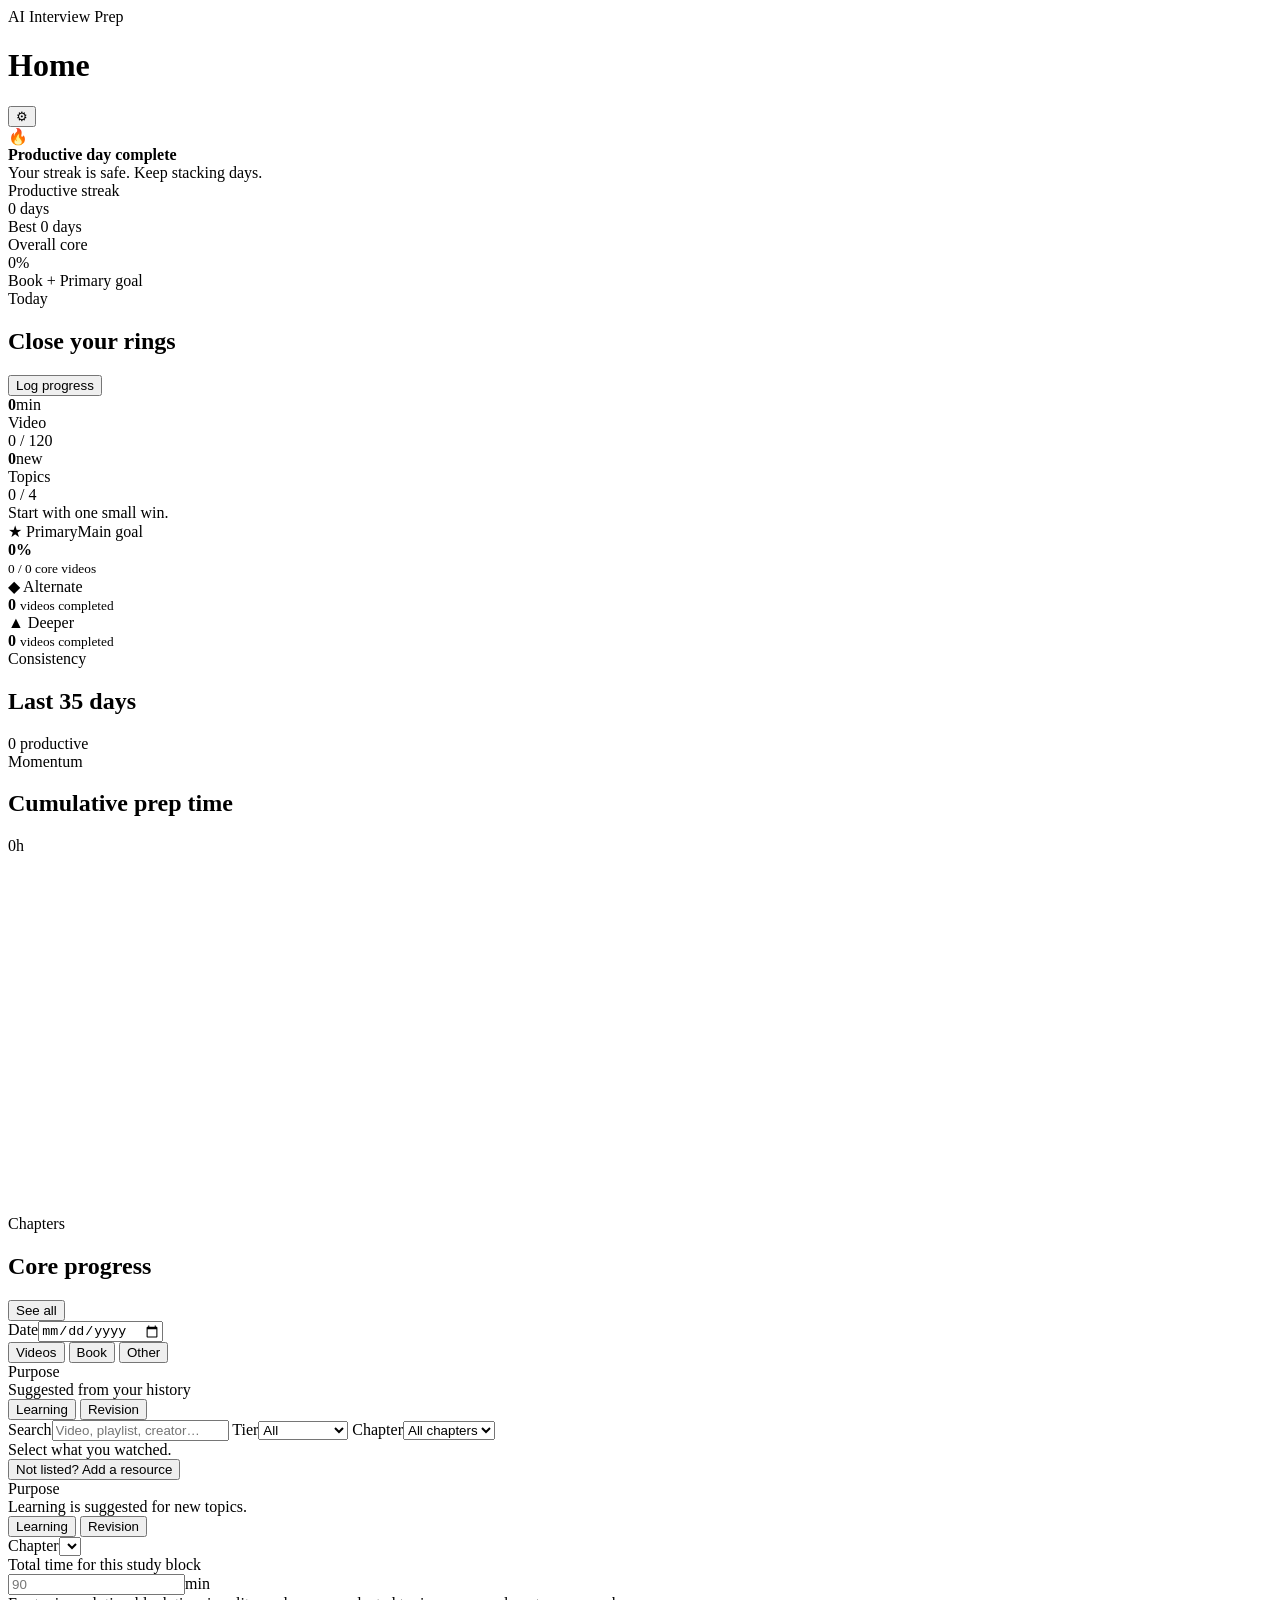
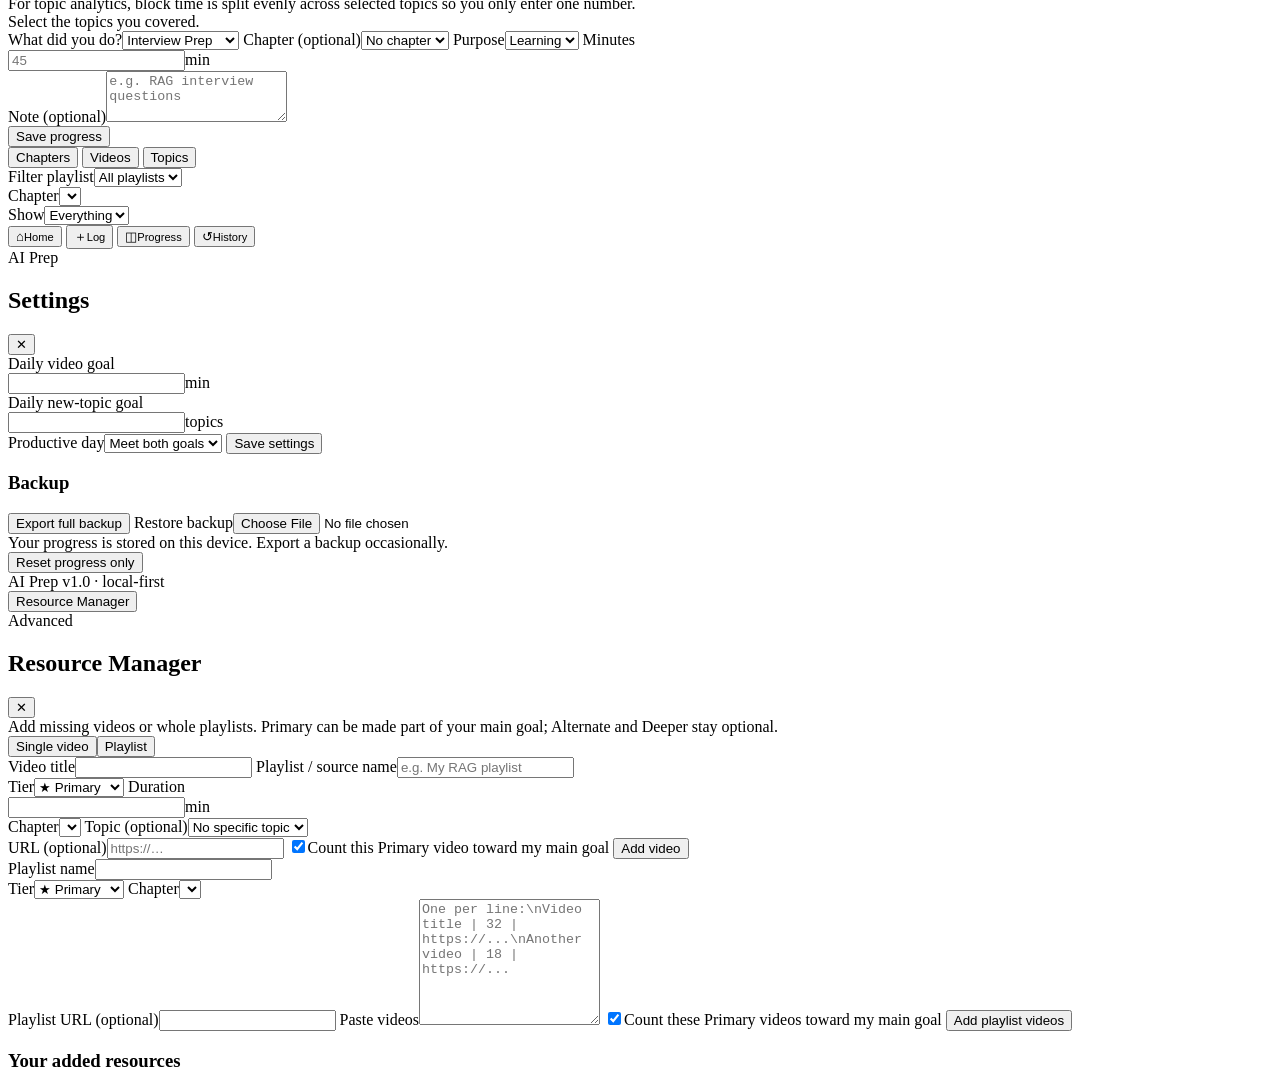
==== index.html @ 31592519 "Publish AI Prep app entry point" ====
<!doctype html>
<html lang="en">
<head>
  <meta charset="utf-8" />
  <meta name="viewport" content="width=device-width, initial-scale=1, viewport-fit=cover" />
  <meta name="theme-color" content="#0b1220" />
  <meta name="apple-mobile-web-app-capable" content="yes" />
  <meta name="apple-mobile-web-app-status-bar-style" content="black-translucent" />
  <meta name="apple-mobile-web-app-title" content="AI Prep" />
  <meta name="format-detection" content="telephone=no" />
  <title>AI Prep</title>
  <link rel="manifest" href="manifest.webmanifest" />
  <link rel="apple-touch-icon" href="icons/apple-touch-icon.png" />
  <link rel="icon" href="icons/icon-192.png" />
  <link rel="stylesheet" href="styles.css" />
</head>
<body>
  <div id="app" class="app-shell">
    <header class="topbar">
      <div>
        <div class="eyebrow" id="dateLabel">AI Interview Prep</div>
        <h1 id="viewTitle">Home</h1>
      </div>
      <button class="icon-btn" id="settingsBtn" aria-label="Settings">⚙︎</button>
    </header>

    <main class="main-content">
      <!-- HOME -->
      <section class="view active" id="view-home" data-view="home">
        <div id="goalCelebration" class="celebration hidden" aria-live="polite">
          <div class="celebration-icon">🔥</div>
          <div><strong>Productive day complete</strong><div>Your streak is safe. Keep stacking days.</div></div>
        </div>

        <div class="hero-grid">
          <article class="metric-card streak-card">
            <span class="metric-label">Productive streak</span>
            <div class="metric-value"><span id="streakCurrent">0</span><span class="metric-unit"> days</span></div>
            <div class="metric-sub">Best <span id="streakBest">0</span> days</div>
          </article>
          <article class="metric-card">
            <span class="metric-label">Overall core</span>
            <div class="metric-value" id="overallCore">0%</div>
            <div class="metric-sub">Book + Primary goal</div>
          </article>
        </div>

        <section class="goal-card">
          <div class="section-heading-row">
            <div>
              <div class="section-kicker">Today</div>
              <h2>Close your rings</h2>
            </div>
            <button class="text-btn" id="goLogBtn">Log progress</button>
          </div>
          <div class="rings-row">
            <div class="ring-wrap">
              <div class="ring" id="videoRing"><div class="ring-inner"><strong id="todayVideoMin">0</strong><span>min</span></div></div>
              <div class="ring-label">Video</div>
              <div class="ring-sub"><span id="videoTargetText">0 / 120</span></div>
            </div>
            <div class="ring-wrap">
              <div class="ring secondary" id="topicRing"><div class="ring-inner"><strong id="todayTopics">0</strong><span>new</span></div></div>
              <div class="ring-label">Topics</div>
              <div class="ring-sub"><span id="topicTargetText">0 / 4</span></div>
            </div>
          </div>
          <div class="goal-status" id="goalStatus">Start with one small win.</div>
        </section>

        <div class="tier-grid">
          <article class="mini-card primary-card">
            <div class="mini-card-head"><span>★ Primary</span><span class="pill">Main goal</span></div>
            <strong id="primaryPct">0%</strong>
            <div class="progress-track"><div id="primaryBar" class="progress-fill"></div></div>
            <small id="primaryText">0 / 0 core videos</small>
          </article>
          <article class="mini-card">
            <div class="mini-card-head"><span>◆ Alternate</span></div>
            <strong id="alternateDone">0</strong>
            <small>videos completed</small>
          </article>
          <article class="mini-card">
            <div class="mini-card-head"><span>▲ Deeper</span></div>
            <strong id="deeperDone">0</strong>
            <small>videos completed</small>
          </article>
        </div>

        <section class="panel">
          <div class="section-heading-row">
            <div><div class="section-kicker">Consistency</div><h2>Last 35 days</h2></div>
            <div class="subtle" id="productiveDaysText">0 productive</div>
          </div>
          <div class="heatmap" id="heatmap"></div>
        </section>

        <section class="panel">
          <div class="section-heading-row">
            <div><div class="section-kicker">Momentum</div><h2>Cumulative prep time</h2></div>
            <div class="big-inline" id="totalHours">0h</div>
          </div>
          <svg id="hoursChart" class="line-chart" viewBox="0 0 640 180" role="img" aria-label="Cumulative study hours chart"></svg>
        </section>

        <section class="panel">
          <div class="section-heading-row"><div><div class="section-kicker">Chapters</div><h2>Core progress</h2></div><button class="text-btn" data-nav="progress">See all</button></div>
          <div id="homeChapterProgress" class="chapter-list compact"></div>
        </section>
      </section>

      <!-- LOG -->
      <section class="view" id="view-log" data-view="log">
        <section class="panel log-panel">
          <div class="log-top-row">
            <label class="field compact-field"><span>Date</span><input type="date" id="logDate" /></label>
            <div class="segmented" id="logTypeTabs">
              <button class="active" data-logtype="video">Videos</button>
              <button data-logtype="book">Book</button>
              <button data-logtype="manual">Other</button>
            </div>
          </div>

          <div id="log-video" class="log-mode active">
            <div class="purpose-row">
              <div><span class="field-label">Purpose</span><div class="helper" id="videoPurposeHint">Suggested from your history</div></div>
              <div class="segmented small" id="videoPurposeTabs">
                <button class="active" data-purpose="learning">Learning</button>
                <button data-purpose="revision">Revision</button>
              </div>
            </div>

            <div class="filter-grid">
              <label class="field"><span>Search</span><input type="search" id="videoSearch" placeholder="Video, playlist, creator…" /></label>
              <label class="field"><span>Tier</span><select id="videoTierFilter"><option value="all">All</option><option value="primary">★ Primary</option><option value="alternate">◆ Alternate</option><option value="deeper">▲ Deeper</option></select></label>
              <label class="field"><span>Chapter</span><select id="videoChapterFilter"><option value="all">All chapters</option></select></label>
            </div>

            <div class="selection-summary" id="videoSelectionSummary">Select what you watched.</div>
            <div id="videoList" class="select-list"></div>
            <button class="ghost-btn not-listed" id="notListedBtn">Not listed? Add a resource</button>
          </div>

          <div id="log-book" class="log-mode">
            <div class="purpose-row">
              <div><span class="field-label">Purpose</span><div class="helper" id="bookPurposeHint">Learning is suggested for new topics.</div></div>
              <div class="segmented small" id="bookPurposeTabs">
                <button class="active" data-purpose="learning">Learning</button>
                <button data-purpose="revision">Revision</button>
              </div>
            </div>
            <label class="field"><span>Chapter</span><select id="bookChapterSelect"></select></label>
            <div id="bookTopicList" class="select-list topic-list"></div>
            <label class="field"><span>Total time for this study block</span><div class="input-with-unit"><input type="number" min="0" inputmode="numeric" id="bookMinutes" placeholder="90" /><span>min</span></div></label>
            <div class="helper">For topic analytics, block time is split evenly across selected topics so you only enter one number.</div>
            <div class="selection-summary" id="bookSelectionSummary">Select the topics you covered.</div>
          </div>

          <div id="log-manual" class="log-mode">
            <label class="field"><span>What did you do?</span><select id="manualKind"><option>Interview Prep</option><option>Practice</option><option>Project / Coding</option><option>Other Study</option></select></label>
            <label class="field"><span>Chapter (optional)</span><select id="manualChapter"><option value="">No chapter</option></select></label>
            <label class="field"><span>Purpose</span><select id="manualPurpose"><option value="learning">Learning</option><option value="revision">Revision</option></select></label>
            <label class="field"><span>Minutes</span><div class="input-with-unit"><input type="number" min="1" inputmode="numeric" id="manualMinutes" placeholder="45" /><span>min</span></div></label>
            <label class="field"><span>Note (optional)</span><textarea id="manualNote" rows="3" placeholder="e.g. RAG interview questions"></textarea></label>
          </div>

          <button class="primary-btn save-btn" id="saveLogBtn">Save progress</button>
        </section>
      </section>

      <!-- PROGRESS -->
      <section class="view" id="view-progress" data-view="progress">
        <div class="segmented progress-tabs" id="progressTabs">
          <button class="active" data-progresstab="chapters">Chapters</button>
          <button data-progresstab="videos">Videos</button>
          <button data-progresstab="topics">Topics</button>
        </div>
        <div id="progress-chapters" class="progress-mode active"><div id="chapterProgressList" class="chapter-list"></div></div>
        <div id="progress-videos" class="progress-mode">
          <div class="tier-progress-cards" id="tierProgressCards"></div>
          <label class="field"><span>Filter playlist</span><select id="progressPlaylistFilter"><option value="all">All playlists</option></select></label>
          <div id="videoProgressList" class="progress-video-list"></div>
        </div>
        <div id="progress-topics" class="progress-mode">
          <label class="field"><span>Chapter</span><select id="topicProgressChapter"></select></label>
          <div id="topicProgressList" class="topic-progress-list"></div>
        </div>
      </section>

      <!-- HISTORY -->
      <section class="view" id="view-history" data-view="history">
        <div class="history-toolbar">
          <label class="field"><span>Show</span><select id="historyFilter"><option value="all">Everything</option><option value="learning">Learning</option><option value="revision">Revision</option><option value="video">Videos</option><option value="book">Book</option></select></label>
        </div>
        <div id="historyList" class="history-list"></div>
      </section>
    </main>

    <nav class="bottom-nav" aria-label="Main navigation">
      <button class="active" data-nav="home"><span>⌂</span><small>Home</small></button>
      <button data-nav="log"><span>＋</span><small>Log</small></button>
      <button data-nav="progress"><span>◫</span><small>Progress</small></button>
      <button data-nav="history"><span>↺</span><small>History</small></button>
    </nav>
  </div>

  <!-- SETTINGS MODAL -->
  <div class="modal-backdrop hidden" id="settingsModal">
    <div class="modal-sheet">
      <div class="modal-head"><div><div class="section-kicker">AI Prep</div><h2>Settings</h2></div><button class="icon-btn" data-close="settingsModal">✕</button></div>
      <div class="settings-stack">
        <label class="field"><span>Daily video goal</span><div class="input-with-unit"><input id="settingVideoTarget" type="number" min="0" inputmode="numeric" /><span>min</span></div></label>
        <label class="field"><span>Daily new-topic goal</span><div class="input-with-unit"><input id="settingTopicTarget" type="number" min="0" inputmode="numeric" /><span>topics</span></div></label>
        <label class="field"><span>Productive day</span><select id="settingRule"><option value="and">Meet both goals</option><option value="or">Meet either goal</option></select></label>
        <button class="primary-btn" id="saveSettingsBtn">Save settings</button>
        <div class="divider"></div>
        <h3>Backup</h3>
        <button class="ghost-btn" id="exportBackupBtn">Export full backup</button>
        <label class="ghost-btn file-btn">Restore backup<input type="file" id="importBackupInput" accept="application/json" /></label>
        <div class="helper">Your progress is stored on this device. Export a backup occasionally.</div>
        <div class="divider"></div>
        <button class="danger-btn" id="resetProgressBtn">Reset progress only</button>
        <div class="version-tap" id="versionTap">AI Prep v1.0 · local-first</div>
        <button class="ghost-btn hidden" id="resourceManagerBtn">Resource Manager</button>
      </div>
    </div>
  </div>

  <!-- RESOURCE MANAGER MODAL - hidden until version is tapped 5 times -->
  <div class="modal-backdrop hidden" id="resourceModal">
    <div class="modal-sheet tall">
      <div class="modal-head"><div><div class="section-kicker">Advanced</div><h2>Resource Manager</h2></div><button class="icon-btn" data-close="resourceModal">✕</button></div>
      <div class="admin-banner">Add missing videos or whole playlists. Primary can be made part of your main goal; Alternate and Deeper stay optional.</div>
      <div class="segmented" id="resourceModeTabs"><button class="active" data-resmode="single">Single video</button><button data-resmode="playlist">Playlist</button></div>

      <div id="resource-single" class="resource-mode active">
        <label class="field"><span>Video title</span><input id="resTitle" /></label>
        <label class="field"><span>Playlist / source name</span><input id="resPlaylist" placeholder="e.g. My RAG playlist" /></label>
        <div class="two-col">
          <label class="field"><span>Tier</span><select id="resTier"><option value="primary">★ Primary</option><option value="alternate">◆ Alternate</option><option value="deeper">▲ Deeper</option></select></label>
          <label class="field"><span>Duration</span><div class="input-with-unit"><input id="resDuration" type="number" min="0" step="0.1" inputmode="decimal" /><span>min</span></div></label>
        </div>
        <div class="two-col">
          <label class="field"><span>Chapter</span><select id="resChapter"></select></label>
          <label class="field"><span>Topic (optional)</span><select id="resTopic"><option value="">No specific topic</option></select></label>
        </div>
        <label class="field"><span>URL (optional)</span><input id="resUrl" type="url" placeholder="https://…" /></label>
        <label class="check-row" id="goalToggleRow"><input type="checkbox" id="resCountsGoal" checked /><span>Count this Primary video toward my main goal</span></label>
        <button class="primary-btn" id="addSingleResourceBtn">Add video</button>
      </div>

      <div id="resource-playlist" class="resource-mode">
        <label class="field"><span>Playlist name</span><input id="playlistName" /></label>
        <div class="two-col">
          <label class="field"><span>Tier</span><select id="playlistTier"><option value="primary">★ Primary</option><option value="alternate">◆ Alternate</option><option value="deeper">▲ Deeper</option></select></label>
          <label class="field"><span>Chapter</span><select id="playlistChapter"></select></label>
        </div>
        <label class="field"><span>Playlist URL (optional)</span><input id="playlistUrl" type="url" /></label>
        <label class="field"><span>Paste videos</span><textarea id="playlistBulk" rows="8" placeholder="One per line:\nVideo title | 32 | https://...\nAnother video | 18 | https://..."></textarea></label>
        <label class="check-row" id="playlistGoalToggleRow"><input type="checkbox" id="playlistCountsGoal" checked /><span>Count these Primary videos toward my main goal</span></label>
        <button class="primary-btn" id="addPlaylistBtn">Add playlist videos</button>
      </div>

      <div class="divider"></div>
      <h3>Your added resources</h3>
      <div id="customResourceList" class="custom-resource-list"></div>
    </div>
  </div>

  <div class="toast hidden" id="toast" role="status" aria-live="polite"></div>

  <script src="seed-data.js"></script>
  <script src="app.js"></script>
</body>
</html>
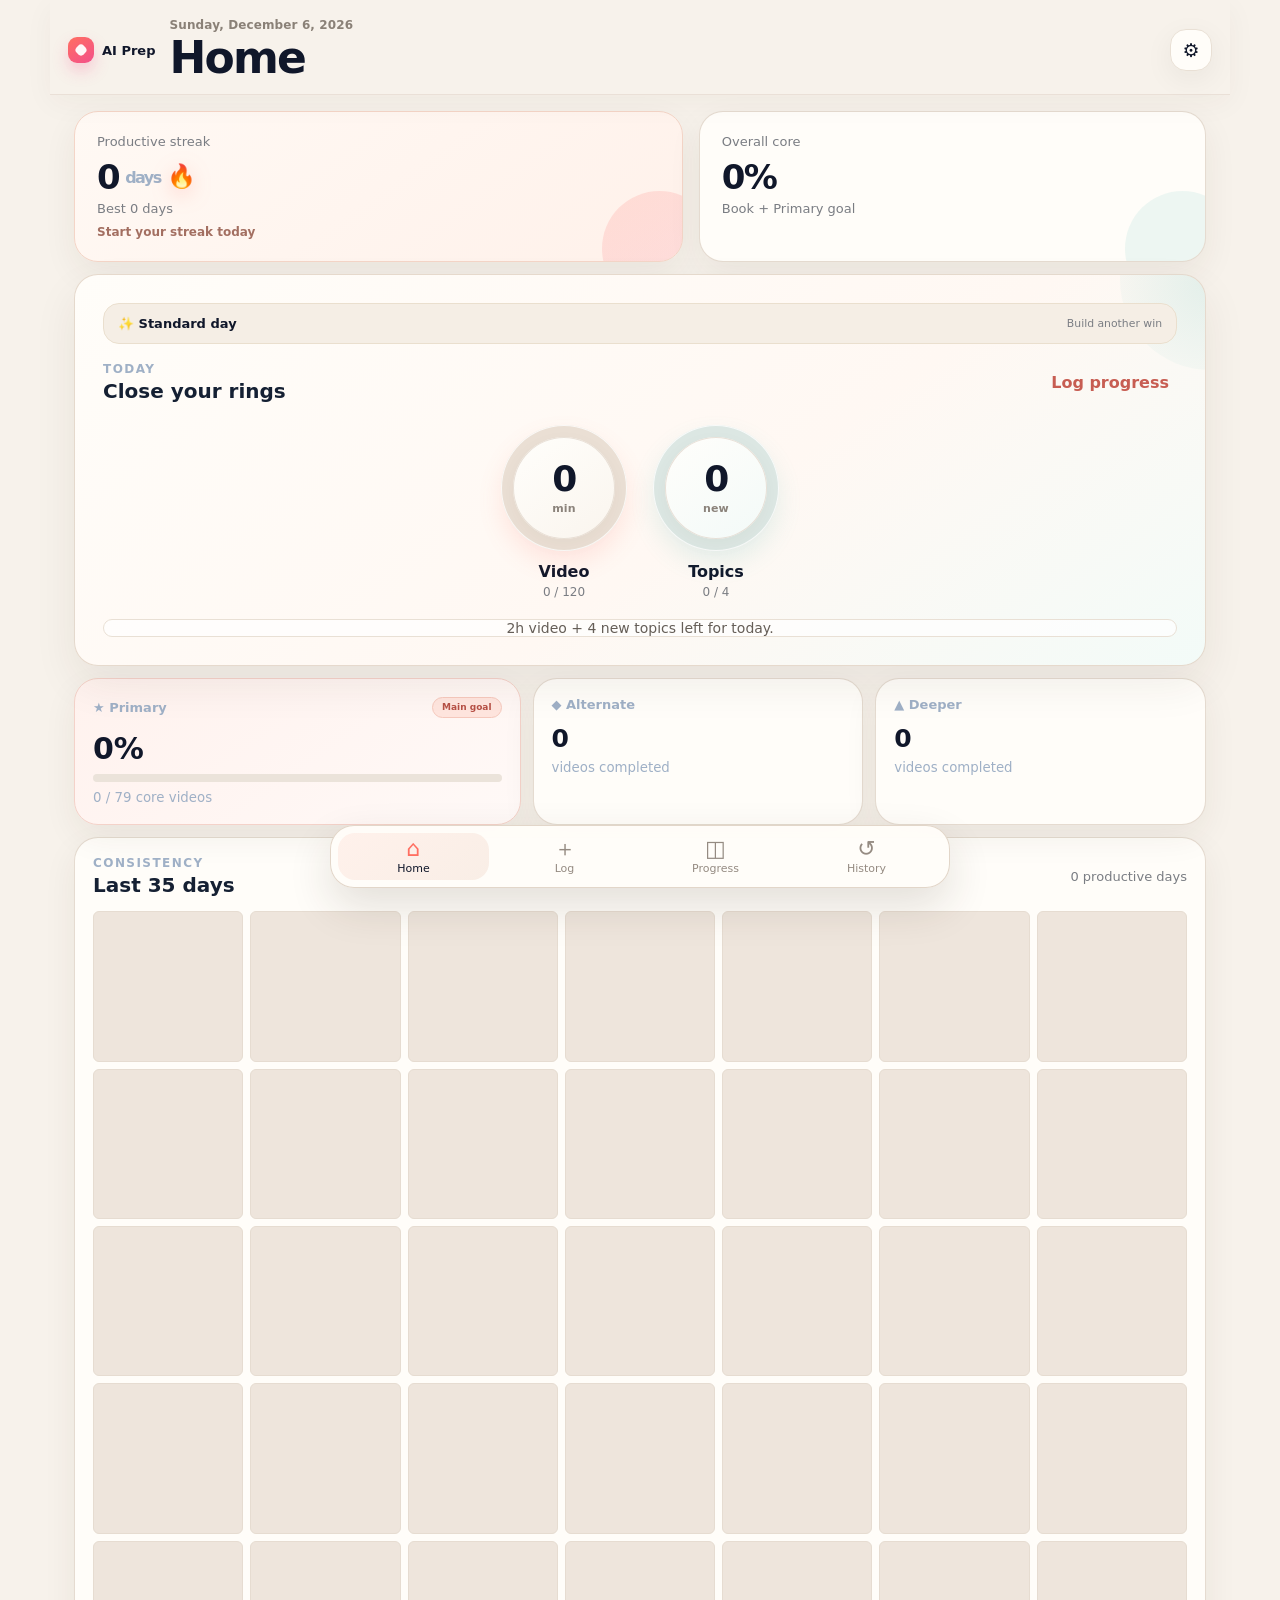
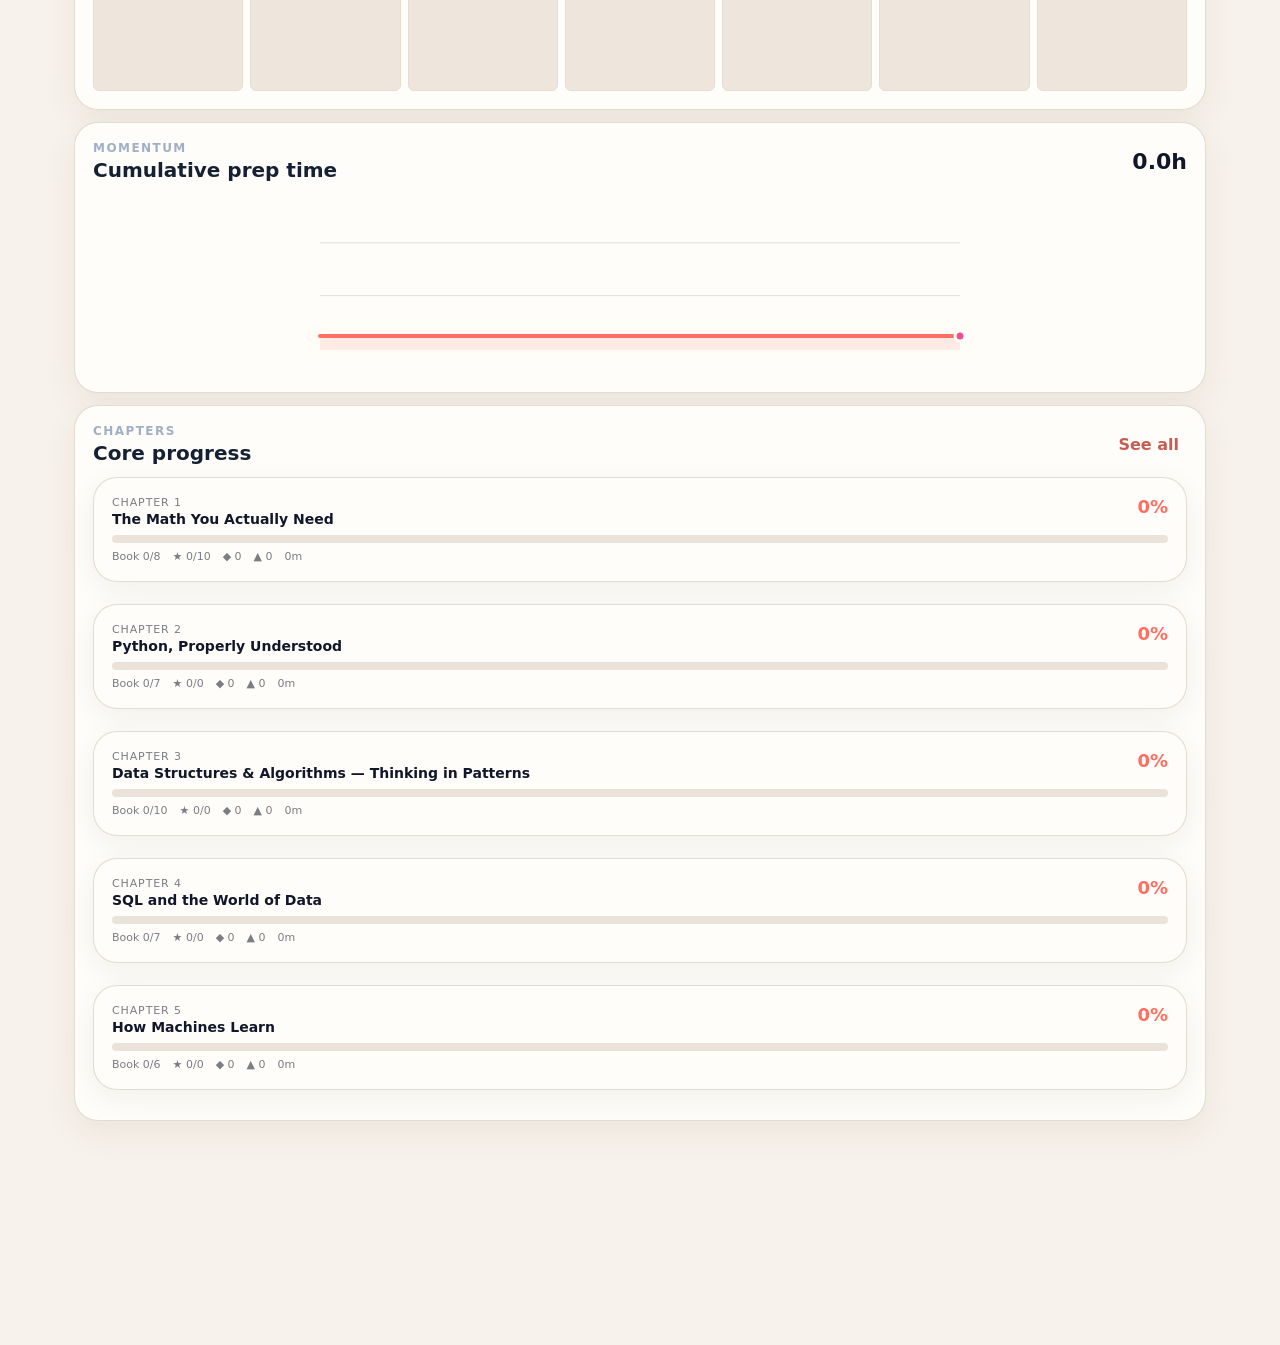
==== commit fe911a28: "Force-load timer update and clear stale PWA cache" ====
--- a/index.html
+++ b/index.html
@@ -3,9 +3,9 @@
 <head>
   <meta charset="utf-8" />
   <meta name="viewport" content="width=device-width, initial-scale=1, viewport-fit=cover" />
-  <meta name="theme-color" content="#0b1220" />
+  <meta name="theme-color" content="#f7f2eb" />
   <meta name="apple-mobile-web-app-capable" content="yes" />
-  <meta name="apple-mobile-web-app-status-bar-style" content="black-translucent" />
+  <meta name="apple-mobile-web-app-status-bar-style" content="default" />
   <meta name="apple-mobile-web-app-title" content="AI Prep" />
   <meta name="format-detection" content="telephone=no" />
   <title>AI Prep</title>
@@ -269,7 +269,20 @@
 
   <div class="toast hidden" id="toast" role="status" aria-live="polite"></div>
 
-  <script src="seed-data.js"></script>
-  <script src="app.js"></script>
+  <script>
+    // One-time cleanup for any stale PWA worker/cache from the earlier deployment.
+    (function(){
+      try{
+        var marker='timer-v1-cache-reset';
+        if(localStorage.getItem('ai-prep-cache-reset')!==marker){
+          if('serviceWorker' in navigator){navigator.serviceWorker.getRegistrations().then(function(rs){rs.forEach(function(r){r.unregister();});}).catch(function(){});}
+          if('caches' in window){caches.keys().then(function(keys){return Promise.all(keys.filter(function(k){return /ai[-_ ]?prep/i.test(k);}).map(function(k){return caches.delete(k);}));}).catch(function(){});}
+          localStorage.setItem('ai-prep-cache-reset',marker);
+        }
+      }catch(e){}
+    })();
+  </script>
+  <script src="seed-data.js?v=20260820c"></script>
+  <script src="app.js?v=20260820c-timer"></script>
 </body>
-</html>
+</html>
--- a/styles.css
+++ b/styles.css
@@ -0,0 +1,17 @@
+:root{
+  --bg:#08111f;--bg2:#0d1727;--card:#111d2e;--card2:#152338;--text:#f7fafc;--muted:#9fb0c6;
+  --line:#26364c;--accent:#57d69d;--accent2:#62a8ff;--gold:#f4c96b;--purple:#b99cff;--danger:#ff7d7d;
+  --shadow:0 18px 60px rgba(0,0,0,.24);--radius:22px;--safe-bottom:max(18px,env(safe-area-inset-bottom));
+}
+*{box-sizing:border-box}html{background:var(--bg);color-scheme:dark}body{margin:0;background:linear-gradient(180deg,#07101d 0%,#0a1423 50%,#08111f 100%);font-family:-apple-system,BlinkMacSystemFont,"SF Pro Display","SF Pro Text",Inter,system-ui,sans-serif;color:var(--text);min-height:100vh;-webkit-font-smoothing:antialiased}
+button,input,select,textarea{font:inherit}button{color:inherit}.hidden{display:none!important}.app-shell{max-width:820px;margin:0 auto;min-height:100vh;padding-bottom:calc(86px + var(--safe-bottom))}.topbar{position:sticky;top:0;z-index:20;display:flex;justify-content:space-between;align-items:center;padding:calc(14px + env(safe-area-inset-top)) 18px 12px;background:rgba(8,17,31,.88);backdrop-filter:blur(18px);border-bottom:1px solid rgba(255,255,255,.05)}.topbar h1{margin:2px 0 0;font-size:28px;line-height:1.1}.eyebrow,.section-kicker{font-size:12px;text-transform:uppercase;letter-spacing:.12em;color:var(--muted);font-weight:700}.main-content{padding:16px}.view{display:none}.view.active{display:block;animation:fade .16s ease}@keyframes fade{from{opacity:.4;transform:translateY(2px)}to{opacity:1;transform:none}}
+.icon-btn{border:1px solid var(--line);background:var(--card);width:42px;height:42px;border-radius:14px;display:grid;place-items:center;font-size:19px}.hero-grid{display:grid;grid-template-columns:1fr 1fr;gap:12px}.metric-card,.mini-card,.panel,.goal-card{background:linear-gradient(180deg,var(--card) 0%,#0f1a2a 100%);border:1px solid var(--line);border-radius:var(--radius);box-shadow:var(--shadow)}.metric-card{padding:18px}.metric-label{display:block;color:var(--muted);font-size:13px}.metric-value{font-size:34px;font-weight:780;letter-spacing:-.04em;margin-top:8px}.metric-unit{font-size:16px;color:var(--muted);font-weight:600}.metric-sub{color:var(--muted);font-size:13px;margin-top:4px}.streak-card{background:radial-gradient(circle at 100% 0%,rgba(244,201,107,.18),transparent 42%),linear-gradient(180deg,var(--card),#101a2a)}
+.goal-card{padding:18px;margin-top:12px}.section-heading-row{display:flex;align-items:center;justify-content:space-between;gap:10px}.section-heading-row h2{margin:3px 0 0;font-size:20px}.text-btn{border:0;background:none;color:var(--accent);padding:8px;font-weight:700}.rings-row{display:flex;justify-content:center;gap:34px;padding:18px 0 10px}.ring-wrap{text-align:center}.ring{--p:0deg;width:132px;height:132px;border-radius:50%;background:conic-gradient(var(--accent) var(--p),#203049 0);display:grid;place-items:center;position:relative}.ring.secondary{background:conic-gradient(var(--accent2) var(--p),#203049 0)}.ring:after{content:"";position:absolute;inset:11px;border-radius:50%;background:#0e1a2a}.ring-inner{z-index:1;display:flex;flex-direction:column;align-items:center}.ring-inner strong{font-size:30px}.ring-inner span{color:var(--muted);font-size:12px}.ring-label{font-weight:750;margin-top:10px}.ring-sub{color:var(--muted);font-size:12px;margin-top:3px}.goal-status{text-align:center;color:var(--muted);font-size:14px;margin-top:8px}.celebration{display:flex;gap:12px;align-items:center;padding:14px 16px;border:1px solid rgba(87,214,157,.45);background:rgba(87,214,157,.12);border-radius:18px;margin-bottom:12px;color:#d9ffec}.celebration-icon{font-size:28px}.celebration div div{font-size:13px;color:#bfe8d2;margin-top:2px}
+.tier-grid{display:grid;grid-template-columns:1.45fr 1fr 1fr;gap:10px;margin-top:12px}.mini-card{padding:14px;min-height:112px}.mini-card-head{display:flex;justify-content:space-between;gap:8px;font-size:13px;color:var(--muted);font-weight:700}.mini-card strong{display:block;font-size:25px;margin:12px 0 4px}.mini-card small{color:var(--muted)}.pill{font-size:10px;border:1px solid rgba(87,214,157,.35);color:var(--accent);border-radius:999px;padding:3px 7px}.primary-card{border-color:rgba(87,214,157,.3)}.progress-track{height:8px;border-radius:99px;background:#203049;overflow:hidden;margin:8px 0 5px}.progress-fill{height:100%;width:0;background:var(--accent);border-radius:99px}.panel{padding:18px;margin-top:12px}.subtle{color:var(--muted);font-size:13px}.big-inline{font-size:22px;font-weight:800}.heatmap{display:grid;grid-template-columns:repeat(7,1fr);gap:7px;margin-top:14px}.heat-cell{aspect-ratio:1;border-radius:7px;background:#1b2a3e;border:1px solid rgba(255,255,255,.03)}.heat-cell.active1{background:rgba(87,214,157,.30)}.heat-cell.active2{background:rgba(87,214,157,.48)}.heat-cell.active3{background:rgba(87,214,157,.68)}.heat-cell.active4{background:rgba(87,214,157,.95)}.line-chart{width:100%;height:180px;margin-top:8px;overflow:visible}.line-chart .gridline{stroke:#22334a;stroke-width:1}.line-chart .area{fill:rgba(87,214,157,.10)}.line-chart .line{fill:none;stroke:var(--accent);stroke-width:4;stroke-linecap:round;stroke-linejoin:round}.line-chart .dot{fill:var(--accent)}
+.chapter-list{display:flex;flex-direction:column;gap:10px;margin-top:12px}.chapter-row{padding:14px;border:1px solid var(--line);background:var(--card2);border-radius:16px}.chapter-row-top{display:flex;justify-content:space-between;gap:10px;align-items:flex-start}.chapter-num{font-size:11px;color:var(--muted);text-transform:uppercase;letter-spacing:.08em}.chapter-title{font-size:14px;font-weight:700;margin-top:2px}.chapter-pct{font-size:18px;font-weight:800}.chapter-meta{display:flex;gap:12px;flex-wrap:wrap;color:var(--muted);font-size:11px;margin-top:7px}.chapter-list.compact .chapter-row:nth-child(n+6){display:none}
+.bottom-nav{position:fixed;bottom:0;left:50%;transform:translateX(-50%);z-index:30;width:min(820px,100%);display:grid;grid-template-columns:repeat(4,1fr);padding:8px 10px var(--safe-bottom);background:rgba(8,17,31,.94);backdrop-filter:blur(22px);border-top:1px solid rgba(255,255,255,.08)}.bottom-nav button{border:0;background:none;color:var(--muted);padding:5px 4px;display:flex;flex-direction:column;align-items:center;gap:2px}.bottom-nav button span{font-size:22px;line-height:1}.bottom-nav button small{font-size:11px}.bottom-nav button.active{color:var(--accent)}
+.log-panel{margin-top:0}.log-top-row{display:flex;gap:12px;align-items:end}.compact-field{max-width:180px}.segmented{display:flex;gap:3px;padding:4px;background:#0a1422;border:1px solid var(--line);border-radius:14px}.segmented button{flex:1;border:0;background:none;border-radius:10px;color:var(--muted);padding:9px 12px;font-size:13px;font-weight:700}.segmented button.active{background:#1d2c42;color:var(--text)}.segmented.small button{padding:7px 9px}.log-mode,.progress-mode,.resource-mode{display:none}.log-mode.active,.progress-mode.active,.resource-mode.active{display:block}.purpose-row{display:flex;justify-content:space-between;gap:12px;align-items:center;margin:18px 0 12px}.field-label,.field>span{display:block;font-size:12px;color:var(--muted);font-weight:700;margin-bottom:6px}.helper{font-size:12px;color:var(--muted);line-height:1.4}.field{display:block;margin-top:12px}.field input,.field select,.field textarea{width:100%;border:1px solid var(--line);background:#0a1422;color:var(--text);border-radius:13px;padding:12px;outline:none}.field input:focus,.field select:focus,.field textarea:focus{border-color:var(--accent)}.filter-grid{display:grid;grid-template-columns:2fr 1fr 1fr;gap:10px}.input-with-unit{display:flex;align-items:center;border:1px solid var(--line);background:#0a1422;border-radius:13px;padding-right:12px}.input-with-unit input{border:0;background:transparent}.input-with-unit span{color:var(--muted);font-size:12px}.selection-summary{margin:14px 0 10px;padding:10px 12px;background:rgba(98,168,255,.08);border:1px solid rgba(98,168,255,.18);border-radius:13px;color:#c7ddff;font-size:13px}.select-list{display:flex;flex-direction:column;gap:8px;max-height:52vh;overflow:auto;padding-right:2px}.select-item{display:grid;grid-template-columns:auto 1fr auto;align-items:center;gap:10px;padding:12px;border-radius:14px;background:var(--card2);border:1px solid var(--line)}.select-item input[type=checkbox]{width:20px;height:20px;accent-color:var(--accent)}.select-title{font-size:13px;font-weight:700;line-height:1.3}.select-meta{font-size:11px;color:var(--muted);margin-top:4px}.select-duration{font-size:12px;color:var(--muted);white-space:nowrap}.tier-badge{display:inline-block;font-size:10px;border-radius:999px;padding:2px 6px;margin-right:5px}.tier-primary{color:#bff4db;background:rgba(87,214,157,.12)}.tier-alternate{color:#c7dcff;background:rgba(98,168,255,.12)}.tier-deeper{color:#e0d4ff;background:rgba(185,156,255,.14)}.manual-time{width:66px!important;padding:7px!important;font-size:12px!important}.ghost-btn,.danger-btn,.primary-btn{width:100%;border-radius:14px;padding:12px 14px;font-weight:750}.ghost-btn{border:1px solid var(--line);background:var(--card2);color:var(--text)}.primary-btn{border:0;background:var(--accent);color:#07130e}.danger-btn{border:1px solid rgba(255,125,125,.35);background:rgba(255,125,125,.10);color:#ffb4b4}.save-btn{margin-top:16px}.not-listed{margin-top:12px;color:var(--muted)}
+.progress-tabs{margin-bottom:12px}.tier-progress-cards{display:grid;grid-template-columns:repeat(3,1fr);gap:10px}.tier-stat{padding:14px;border-radius:16px;background:var(--card);border:1px solid var(--line)}.tier-stat strong{font-size:23px;display:block;margin-top:8px}.progress-video-list,.topic-progress-list{display:flex;flex-direction:column;gap:8px;margin-top:12px}.progress-video-row,.topic-progress-row{padding:12px;border:1px solid var(--line);border-radius:14px;background:var(--card)}.row-between{display:flex;justify-content:space-between;gap:10px;align-items:center}.done-mark{color:var(--accent);font-weight:800}.history-toolbar{margin-bottom:12px}.history-day{margin-bottom:18px}.history-date{position:sticky;top:82px;z-index:4;font-size:12px;color:var(--muted);font-weight:800;text-transform:uppercase;letter-spacing:.08em;padding:7px 2px;background:var(--bg)}.history-card{padding:13px 14px;border-radius:15px;background:var(--card);border:1px solid var(--line);margin-top:7px}.history-main{display:flex;justify-content:space-between;gap:12px}.history-title{font-weight:700;font-size:14px}.history-sub{font-size:11px;color:var(--muted);margin-top:4px}.history-min{font-weight:800;white-space:nowrap}.history-actions{display:flex;justify-content:flex-end;margin-top:8px}.tiny-btn{border:0;background:none;color:var(--muted);font-size:11px;padding:3px 0}
+.modal-backdrop{position:fixed;inset:0;z-index:50;background:rgba(0,0,0,.58);display:flex;align-items:flex-end;justify-content:center}.modal-sheet{width:min(820px,100%);max-height:88vh;overflow:auto;background:#0c1727;border:1px solid var(--line);border-radius:26px 26px 0 0;padding:18px 18px calc(22px + env(safe-area-inset-bottom));box-shadow:0 -20px 80px rgba(0,0,0,.4)}.modal-sheet.tall{max-height:94vh}.modal-head{display:flex;align-items:center;justify-content:space-between;gap:12px;position:sticky;top:-18px;background:#0c1727;padding:18px 0 10px;z-index:2}.modal-head h2{margin:2px 0 0}.settings-stack{display:flex;flex-direction:column;gap:4px}.divider{height:1px;background:var(--line);margin:15px 0}.version-tap{text-align:center;color:#60748e;font-size:11px;padding:14px;user-select:none}.file-btn{text-align:center;position:relative;overflow:hidden}.file-btn input{position:absolute;inset:0;opacity:0}.admin-banner{font-size:12px;color:#cbd6e4;background:rgba(185,156,255,.08);border:1px solid rgba(185,156,255,.18);padding:11px 12px;border-radius:13px;margin-bottom:12px}.two-col{display:grid;grid-template-columns:1fr 1fr;gap:10px}.check-row{display:flex;align-items:center;gap:9px;margin:13px 0;font-size:13px;color:var(--muted)}.check-row input{width:19px;height:19px;accent-color:var(--accent)}.custom-resource-list{display:flex;flex-direction:column;gap:8px;margin-top:10px}.custom-resource{padding:11px;border:1px solid var(--line);border-radius:13px;background:var(--card)}.custom-resource-actions{display:flex;gap:10px;margin-top:8px}.custom-resource-actions button{border:0;background:none;color:var(--muted);font-size:11px;padding:0}.toast{position:fixed;z-index:80;left:50%;bottom:calc(90px + var(--safe-bottom));transform:translateX(-50%);background:#eefaf4;color:#0b3b26;border-radius:999px;padding:10px 16px;font-size:13px;font-weight:750;box-shadow:var(--shadow);max-width:88%;text-align:center}
+@media(max-width:620px){.main-content{padding:12px}.hero-grid{grid-template-columns:1fr 1fr}.metric-card{padding:15px}.metric-value{font-size:30px}.rings-row{gap:18px}.ring{width:118px;height:118px}.tier-grid{grid-template-columns:1.4fr 1fr 1fr}.mini-card{padding:12px}.mini-card strong{font-size:22px}.filter-grid{grid-template-columns:1fr 1fr}.filter-grid .field:first-child{grid-column:1/-1}.log-top-row{display:block}.compact-field{max-width:none}.log-top-row .segmented{margin-top:12px}.purpose-row{align-items:flex-start;flex-direction:column}.purpose-row .segmented{width:100%}.tier-progress-cards{grid-template-columns:1fr 1fr 1fr}.two-col{grid-template-columns:1fr}.chapter-row{padding:12px}}
+@media(max-width:390px){.ring{width:108px;height:108px}.rings-row{gap:12px}.tier-grid{grid-template-columns:1fr 1fr}.tier-grid .primary-card{grid-column:1/-1}.metric-value{font-size:27px}.topbar h1{font-size:25px}.tier-progress-cards{grid-template-columns:1fr}.hero-grid{gap:8px}.metric-card{padding:13px}}
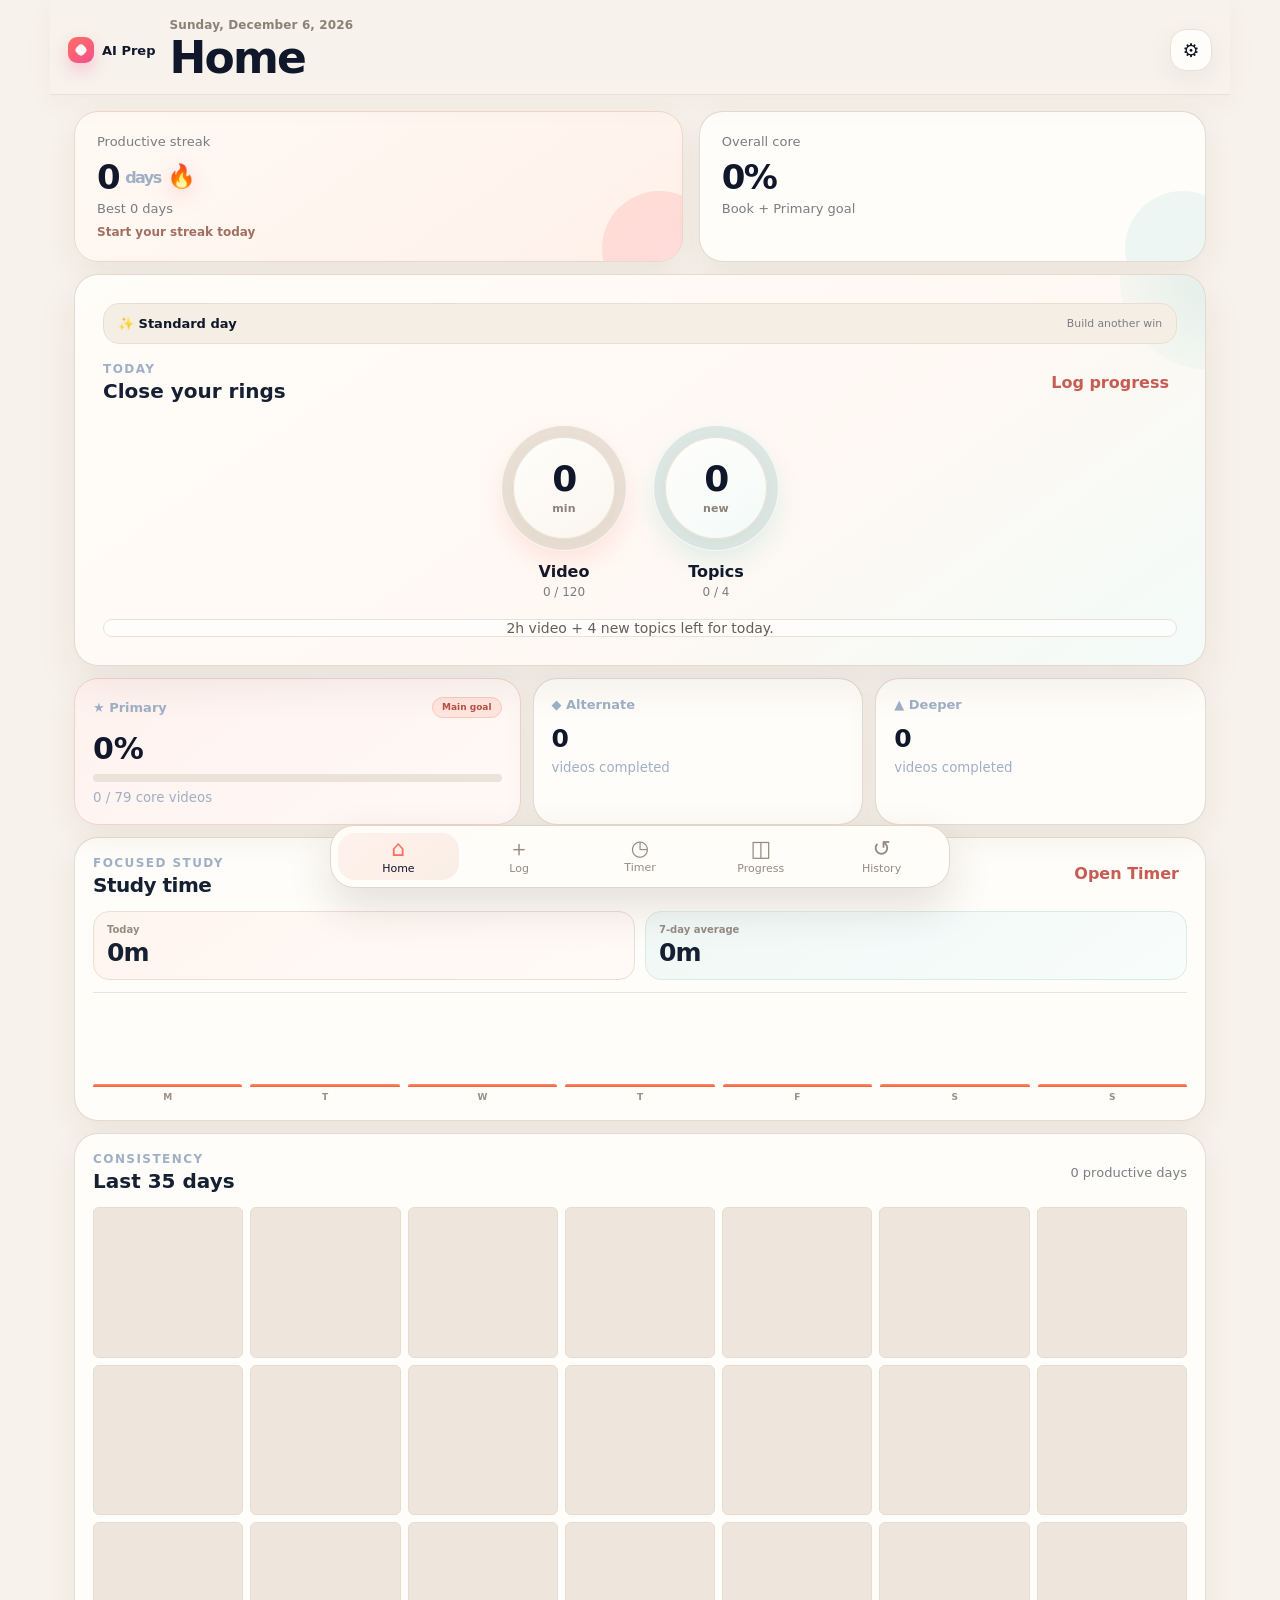
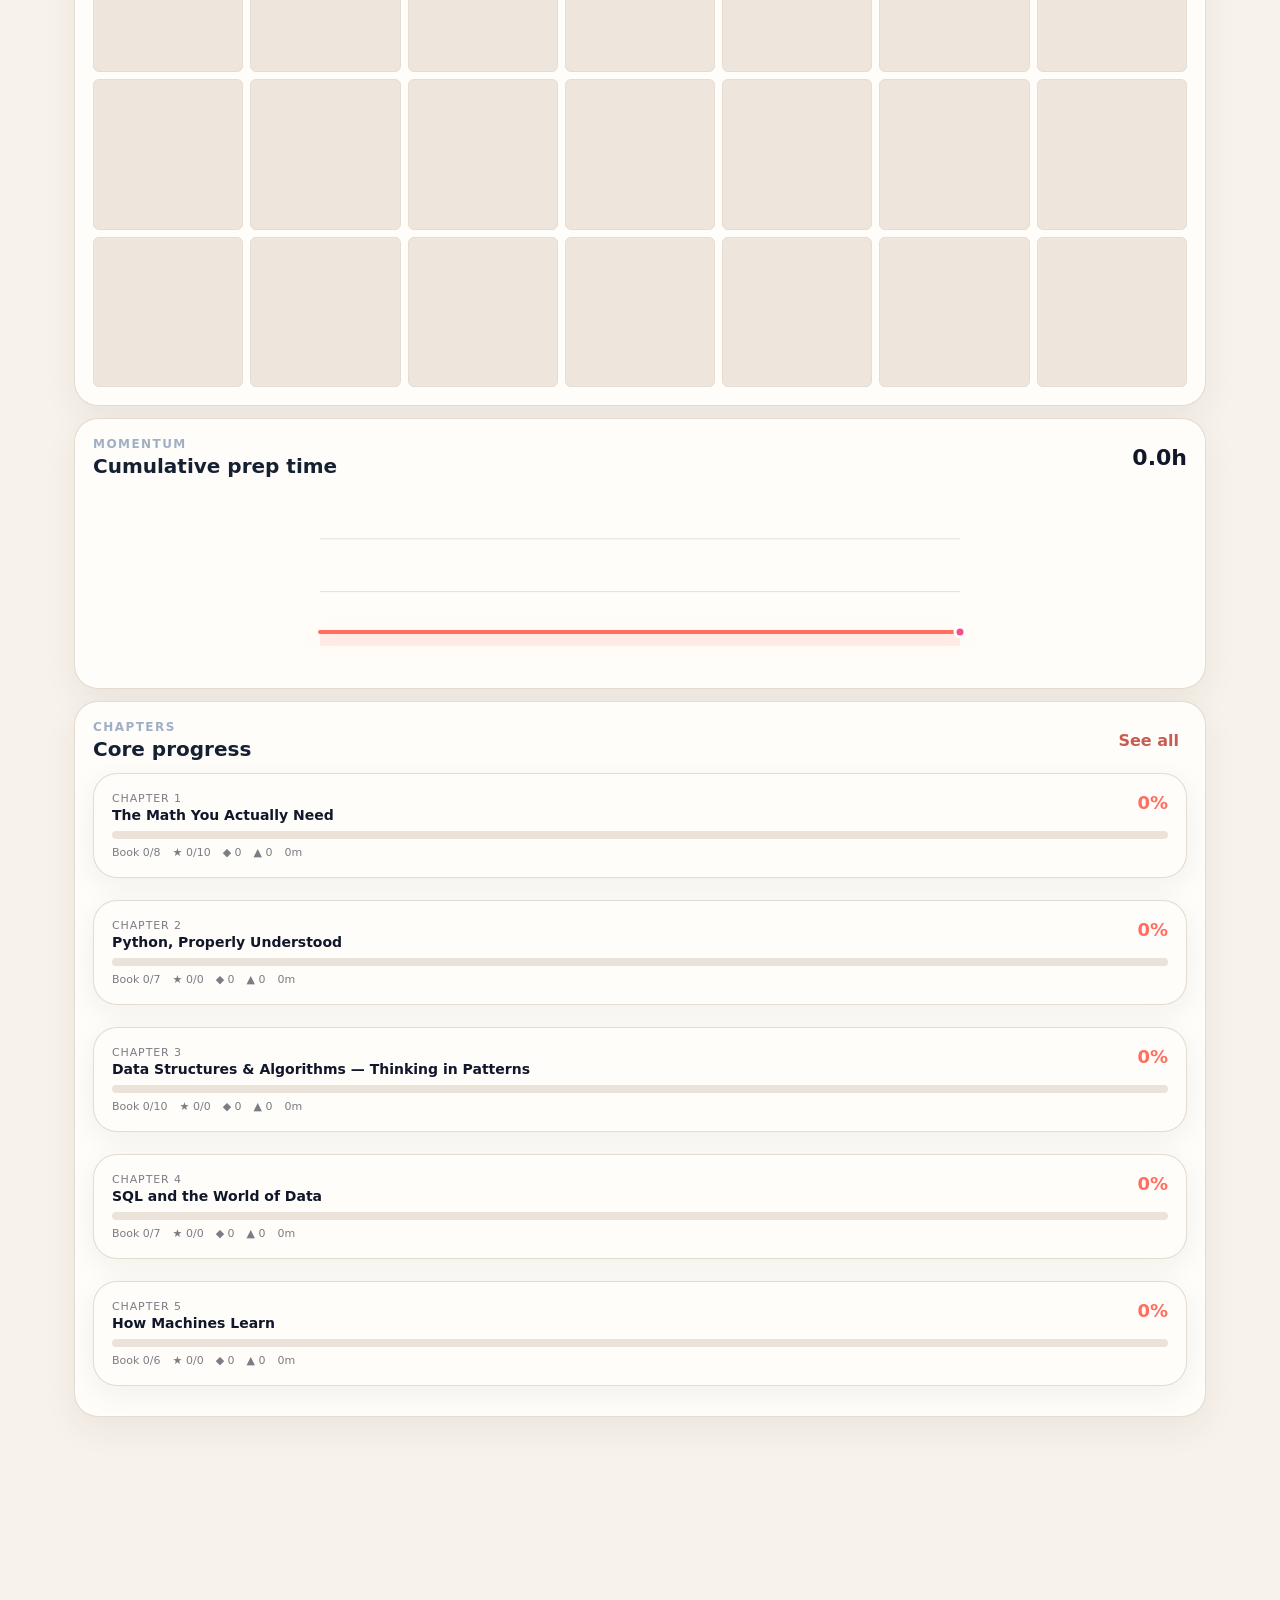
==== commit 7a1c5799: "Restore polished UI and integrate stable study timer" ====
--- a/index.html
+++ b/index.html
@@ -3,9 +3,9 @@
 <head>
   <meta charset="utf-8" />
   <meta name="viewport" content="width=device-width, initial-scale=1, viewport-fit=cover" />
-  <meta name="theme-color" content="#f7f2eb" />
+  <meta name="theme-color" content="#0b1220" />
   <meta name="apple-mobile-web-app-capable" content="yes" />
-  <meta name="apple-mobile-web-app-status-bar-style" content="default" />
+  <meta name="apple-mobile-web-app-status-bar-style" content="black-translucent" />
   <meta name="apple-mobile-web-app-title" content="AI Prep" />
   <meta name="format-detection" content="telephone=no" />
   <title>AI Prep</title>
@@ -269,20 +269,7 @@
 
   <div class="toast hidden" id="toast" role="status" aria-live="polite"></div>
 
-  <script>
-    // One-time cleanup for any stale PWA worker/cache from the earlier deployment.
-    (function(){
-      try{
-        var marker='timer-v1-cache-reset';
-        if(localStorage.getItem('ai-prep-cache-reset')!==marker){
-          if('serviceWorker' in navigator){navigator.serviceWorker.getRegistrations().then(function(rs){rs.forEach(function(r){r.unregister();});}).catch(function(){});}
-          if('caches' in window){caches.keys().then(function(keys){return Promise.all(keys.filter(function(k){return /ai[-_ ]?prep/i.test(k);}).map(function(k){return caches.delete(k);}));}).catch(function(){});}
-          localStorage.setItem('ai-prep-cache-reset',marker);
-        }
-      }catch(e){}
-    })();
-  </script>
-  <script src="seed-data.js?v=20260820c"></script>
-  <script src="app.js?v=20260820c-timer"></script>
+  <script src="seed-data.js"></script>
+  <script src="app.js"></script>
 </body>
-</html>+</html>
